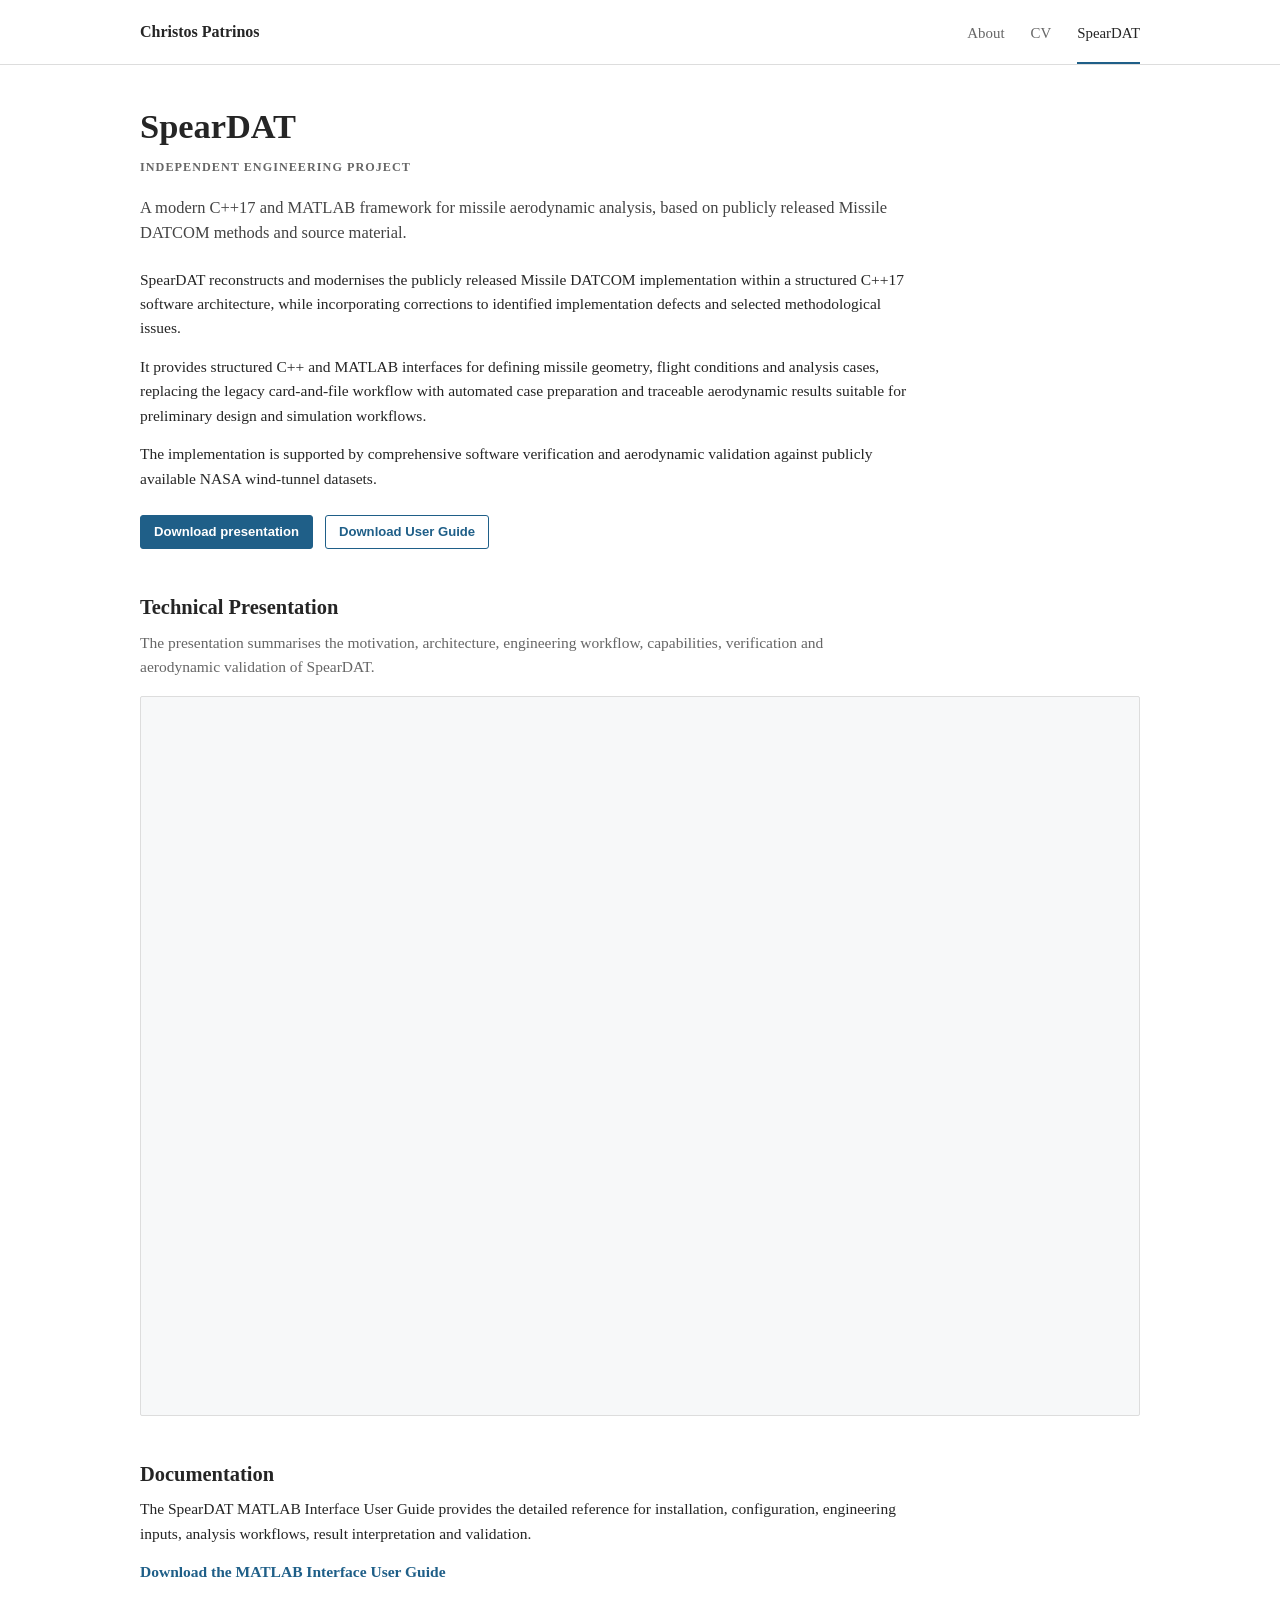
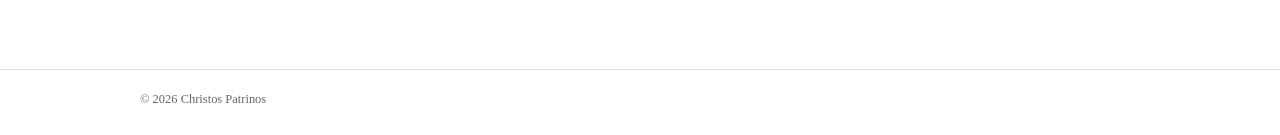
==== speardat/index.html @ 9a6ac619 "Initial personal website" ====
<!DOCTYPE html>
<html lang="en">
<head>
  <meta charset="UTF-8">
  <meta name="viewport" content="width=device-width, initial-scale=1.0">
  <title>SpearDAT — Christos Patrinos</title>
  <meta
    name="description"
    content="SpearDAT — an independent C++17 and MATLAB framework for missile aerodynamic analysis."
  >
  <link rel="stylesheet" href="../assets/css/style.css">
</head>

<body>
  <header class="site-header">
    <div class="container nav-container">
      <a class="site-name" href="../">Christos Patrinos</a>

      <nav aria-label="Primary navigation">
        <a href="../">About</a>
        <a href="../cv/">CV</a>
        <a class="active" href="./" aria-current="page">SpearDAT</a>
      </nav>
    </div>
  </header>

  <main class="container page">
    <section class="project-intro">
      <h1>SpearDAT</h1>
      <p class="eyebrow">Independent Engineering Project</p>

      <p class="lede">
        A modern C++17 and MATLAB framework for missile aerodynamic analysis,
        based on publicly released Missile DATCOM methods and source material.
      </p>

      <div class="prose">
        <p>
          SpearDAT reconstructs and modernises the publicly released Missile
          DATCOM implementation within a structured C++17 software architecture,
          while incorporating corrections to identified implementation defects
          and selected methodological issues.
        </p>

        <p>
          It provides structured C++ and MATLAB interfaces for defining missile
          geometry, flight conditions and analysis cases, replacing the legacy
          card-and-file workflow with automated case preparation and traceable
          aerodynamic results suitable for preliminary design and simulation
          workflows.
        </p>

        <p>
          The implementation is supported by comprehensive software verification
          and aerodynamic validation against publicly available NASA wind-tunnel
          datasets.
        </p>
      </div>

      <div class="action-row">
        <a
          class="button"
          href="../assets/documents/SpearDAT_Presentation.pdf"
          download
        >
          Download presentation
        </a>

        <a
          class="button button-secondary"
          href="../assets/documents/SpearDAT_User_Guide.pdf"
          download
        >
          Download User Guide
        </a>
      </div>
    </section>

    <section class="content-section">
      <h2>Technical Presentation</h2>
      <p class="section-intro">
        The presentation summarises the motivation, architecture, engineering
        workflow, capabilities, verification and aerodynamic validation of
        SpearDAT.
      </p>

      <iframe
        class="document-frame presentation-frame"
        src="../assets/documents/SpearDAT_Presentation.pdf"
        title="SpearDAT Technical Presentation"
      ></iframe>
    </section>

    <section class="content-section documentation">
      <h2>Documentation</h2>
      <p>
        The SpearDAT MATLAB Interface User Guide provides the detailed reference
        for installation, configuration, engineering inputs, analysis workflows,
        result interpretation and validation.
      </p>

      <a
        class="text-link"
        href="../assets/documents/SpearDAT_User_Guide.pdf"
        download
      >
        Download the MATLAB Interface User Guide
      </a>
    </section>
  </main>

  <footer class="site-footer">
    <div class="container">© 2026 Christos Patrinos</div>
  </footer>
</body>
</html>
---- assets/css/style.css ----
:root {
  --text: #252525;
  --muted: #666666;
  --border: #dddddd;
  --accent: #1f5f88;
  --accent-dark: #174866;
  --soft: #f7f8f9;
  --background: #ffffff;
  --linkedin: #0a66c2;
  --max-width: 1000px;
}

* {
  box-sizing: border-box;
}

html {
  scroll-behavior: smooth;
}

body {
  margin: 0;
  background: var(--background);
  color: var(--text);
  font-family: Georgia, "Times New Roman", serif;
  font-size: 15.5px;
  line-height: 1.58;
}

a {
  color: var(--accent);
}

.container {
  width: min(calc(100% - 40px), var(--max-width));
  margin: 0 auto;
}

.site-header {
  margin-bottom: 42px;
  border-bottom: 1px solid var(--border);
}

.nav-container {
  display: flex;
  min-height: 64px;
  align-items: center;
  justify-content: space-between;
}

.site-name {
  color: var(--text);
  font-size: 1rem;
  font-weight: 700;
  text-decoration: none;
}

nav {
  display: flex;
  gap: 26px;
}

nav a {
  position: relative;
  padding: 21px 0 18px;
  color: var(--muted);
  font-size: 0.93rem;
  text-decoration: none;
}

nav a:hover,
nav a.active {
  color: var(--text);
}

nav a.active::after {
  position: absolute;
  right: 0;
  bottom: -1px;
  left: 0;
  height: 2px;
  background: var(--accent);
  content: "";
}

h1,
h2 {
  color: var(--text);
}

h1 {
  margin: 0 0 12px;
  font-size: 2rem;
  font-weight: 700;
  line-height: 1.14;
}

h2 {
  margin: 0 0 10px;
  font-size: 1.28rem;
  line-height: 1.25;
}

p {
  margin: 0 0 14px;
}

.eyebrow {
  margin: 0 0 18px;
  color: var(--muted);
  font-size: 0.76rem;
  font-weight: 600;
  letter-spacing: 0.085em;
  text-transform: uppercase;
}

.hero {
  display: grid;
  grid-template-columns: minmax(0, 1.08fr) minmax(290px, 0.92fr);
  gap: 54px;
  align-items: center;
  padding: 8px 0 56px;
}

.hero-text {
  max-width: 610px;
}

.hero-text h1 {
  margin-bottom: 8px;
  font-size: 2rem;
}

.hero-text p {
  max-width: 590px;
}

.hero-image img {
  display: block;
  width: 100%;
  max-height: 430px;
  border-radius: 4px;
  box-shadow: 0 8px 22px rgba(0, 0, 0, 0.07);
  object-fit: cover;
}

.contact-links {
  display: flex;
  flex-direction: column;
  gap: 9px;
  margin-top: 24px;
  font-family: Arial, Helvetica, sans-serif;
  font-size: 0.86rem;
}

.contact-link {
  display: inline-flex;
  width: fit-content;
  gap: 8px;
  align-items: center;
  color: #3b3b3b;
  text-decoration: none;
}

.contact-link:hover {
  text-decoration: underline;
}

.icon-box {
  display: inline-flex;
  width: 15px;
  height: 15px;
  align-items: center;
  justify-content: center;
}

.icon-box svg {
  width: 15px;
  height: 15px;
  fill: #4f5961;
}

.linkedin-badge {
  display: inline-flex;
  width: 15px;
  height: 15px;
  align-items: center;
  justify-content: center;
  border-radius: 1px;
  background: var(--linkedin);
  color: #ffffff;
  font-family: Arial, Helvetica, sans-serif;
  font-size: 10px;
  font-weight: 700;
  line-height: 1;
}

.quick-links {
  display: flex;
  gap: 19px;
  margin-top: 21px;
  font-size: 0.91rem;
}

.quick-links a,
.text-link {
  color: var(--accent);
  font-weight: 600;
  text-decoration: none;
}

.quick-links a:hover,
.text-link:hover {
  color: var(--accent-dark);
  text-decoration: underline;
}

.page {
  padding-bottom: 52px;
}

.page-heading {
  display: flex;
  gap: 24px;
  align-items: center;
  justify-content: space-between;
  margin-bottom: 22px;
}

.page-heading h1 {
  margin-bottom: 0;
  font-size: 1.72rem;
}

.project-intro {
  max-width: 820px;
}

.project-intro h1 {
  font-size: 2.15rem;
}

.lede {
  max-width: 780px;
  margin-bottom: 22px;
  color: #444444;
  font-size: 1.03rem;
  line-height: 1.52;
}

.prose {
  max-width: 780px;
}

.action-row {
  display: flex;
  flex-wrap: wrap;
  gap: 12px;
  margin: 24px 0 0;
}

.button {
  display: inline-block;
  padding: 8px 13px;
  border: 1px solid var(--accent);
  border-radius: 3px;
  background: var(--accent);
  color: #ffffff;
  font-family: Arial, Helvetica, sans-serif;
  font-size: 0.82rem;
  font-weight: 600;
  line-height: 1.2;
  text-decoration: none;
}

.button:hover {
  border-color: var(--accent-dark);
  background: var(--accent-dark);
}

.button-secondary {
  background: #ffffff;
  color: var(--accent);
}

.button-secondary:hover {
  background: var(--soft);
  color: var(--accent-dark);
}

.content-section {
  margin-top: 46px;
}

.section-intro {
  max-width: 760px;
  color: var(--muted);
}

.document-frame {
  display: block;
  width: 100%;
  border: 1px solid var(--border);
  border-radius: 2px;
  background: var(--soft);
}

.cv-frame {
  height: 1080px;
}

.presentation-frame {
  height: 720px;
  margin-top: 16px;
}

.documentation {
  max-width: 760px;
  padding-bottom: 8px;
}

.site-footer {
  margin-top: 24px;
  border-top: 1px solid var(--border);
  color: var(--muted);
  font-size: 0.78rem;
}

.site-footer .container {
  padding: 20px 0 26px;
}

@media (max-width: 780px) {
  body {
    font-size: 15px;
  }

  .container {
    width: min(calc(100% - 30px), var(--max-width));
  }

  .site-header {
    margin-bottom: 32px;
  }

  .nav-container {
    flex-direction: column;
    gap: 5px;
    padding-top: 12px;
  }

  nav {
    gap: 20px;
  }

  nav a {
    padding: 8px 0 13px;
  }

  .hero {
    grid-template-columns: 1fr;
    gap: 30px;
    padding-top: 0;
  }

  .hero-image {
    order: -1;
  }

  .hero-image img {
    max-height: 360px;
  }

  .page-heading {
    align-items: flex-start;
    flex-direction: column;
    gap: 12px;
  }

  .cv-frame {
    height: 850px;
  }

  .presentation-frame {
    height: 560px;
  }
}
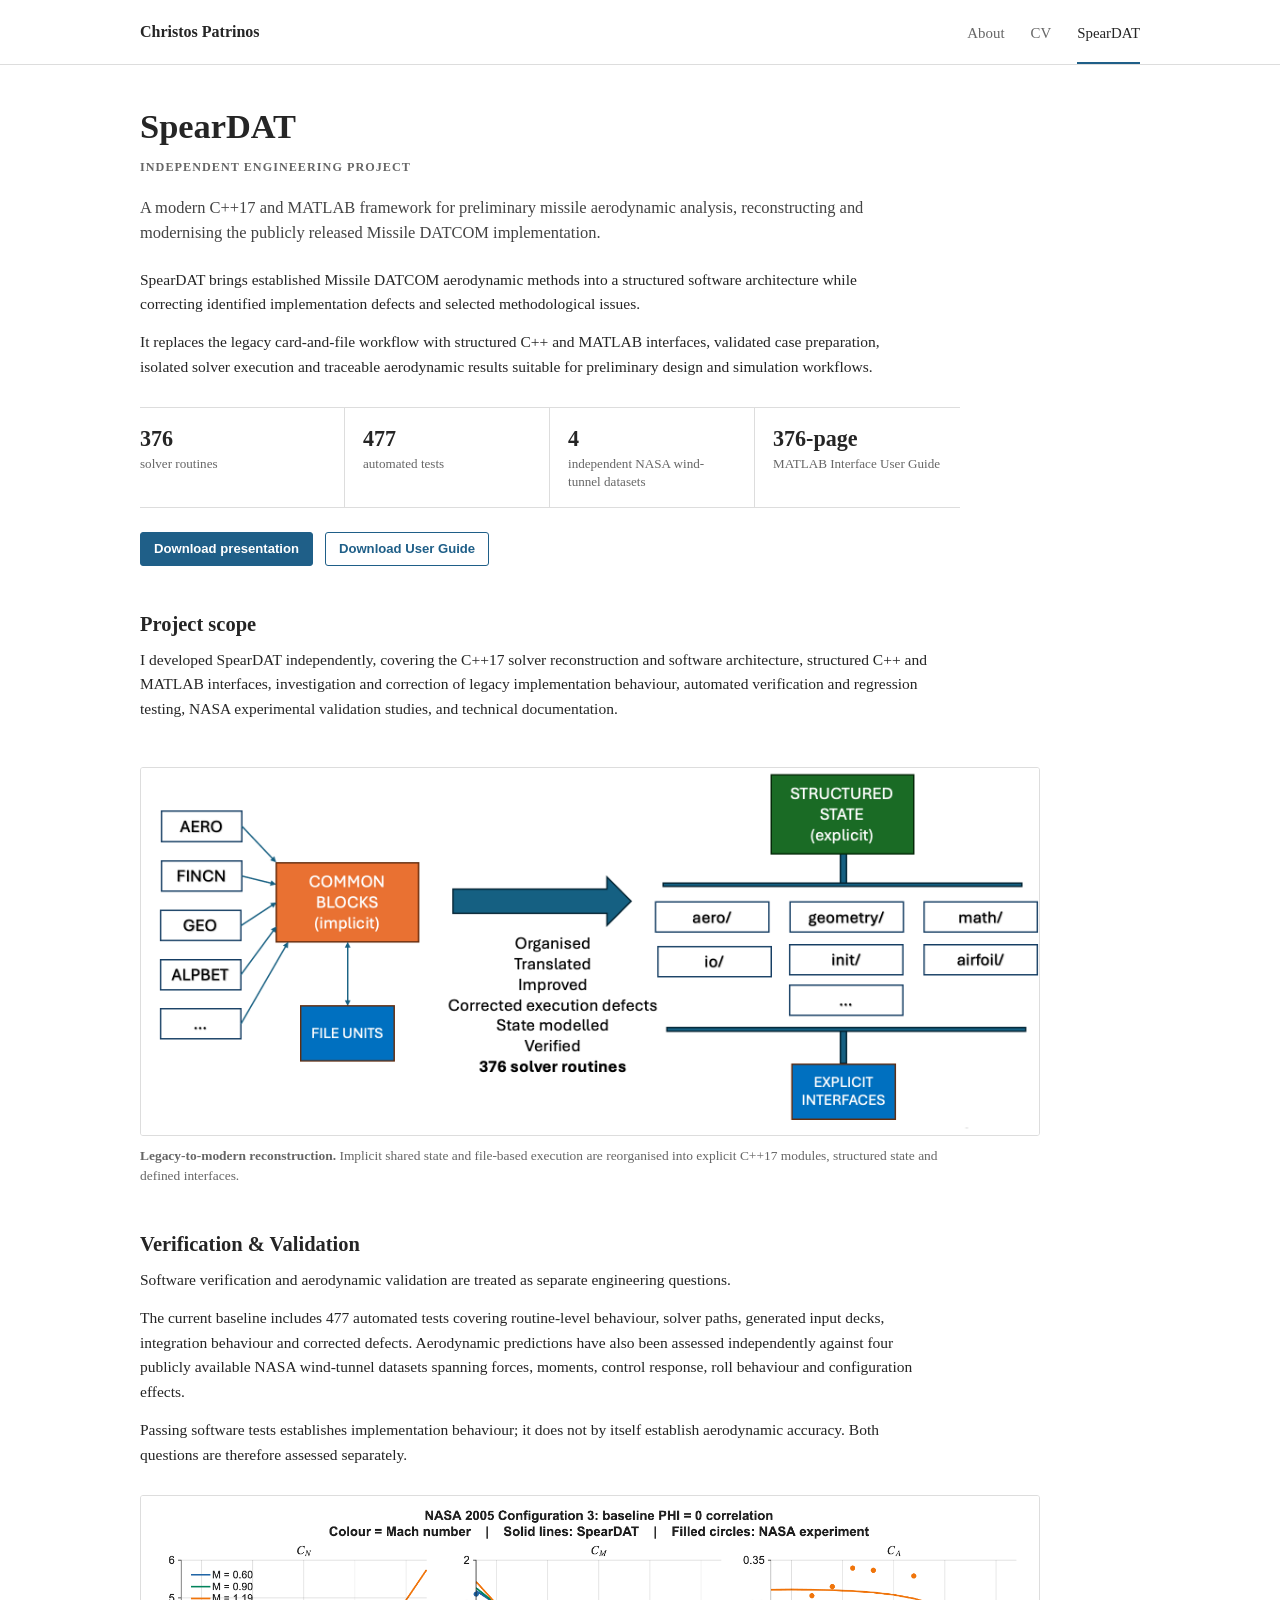
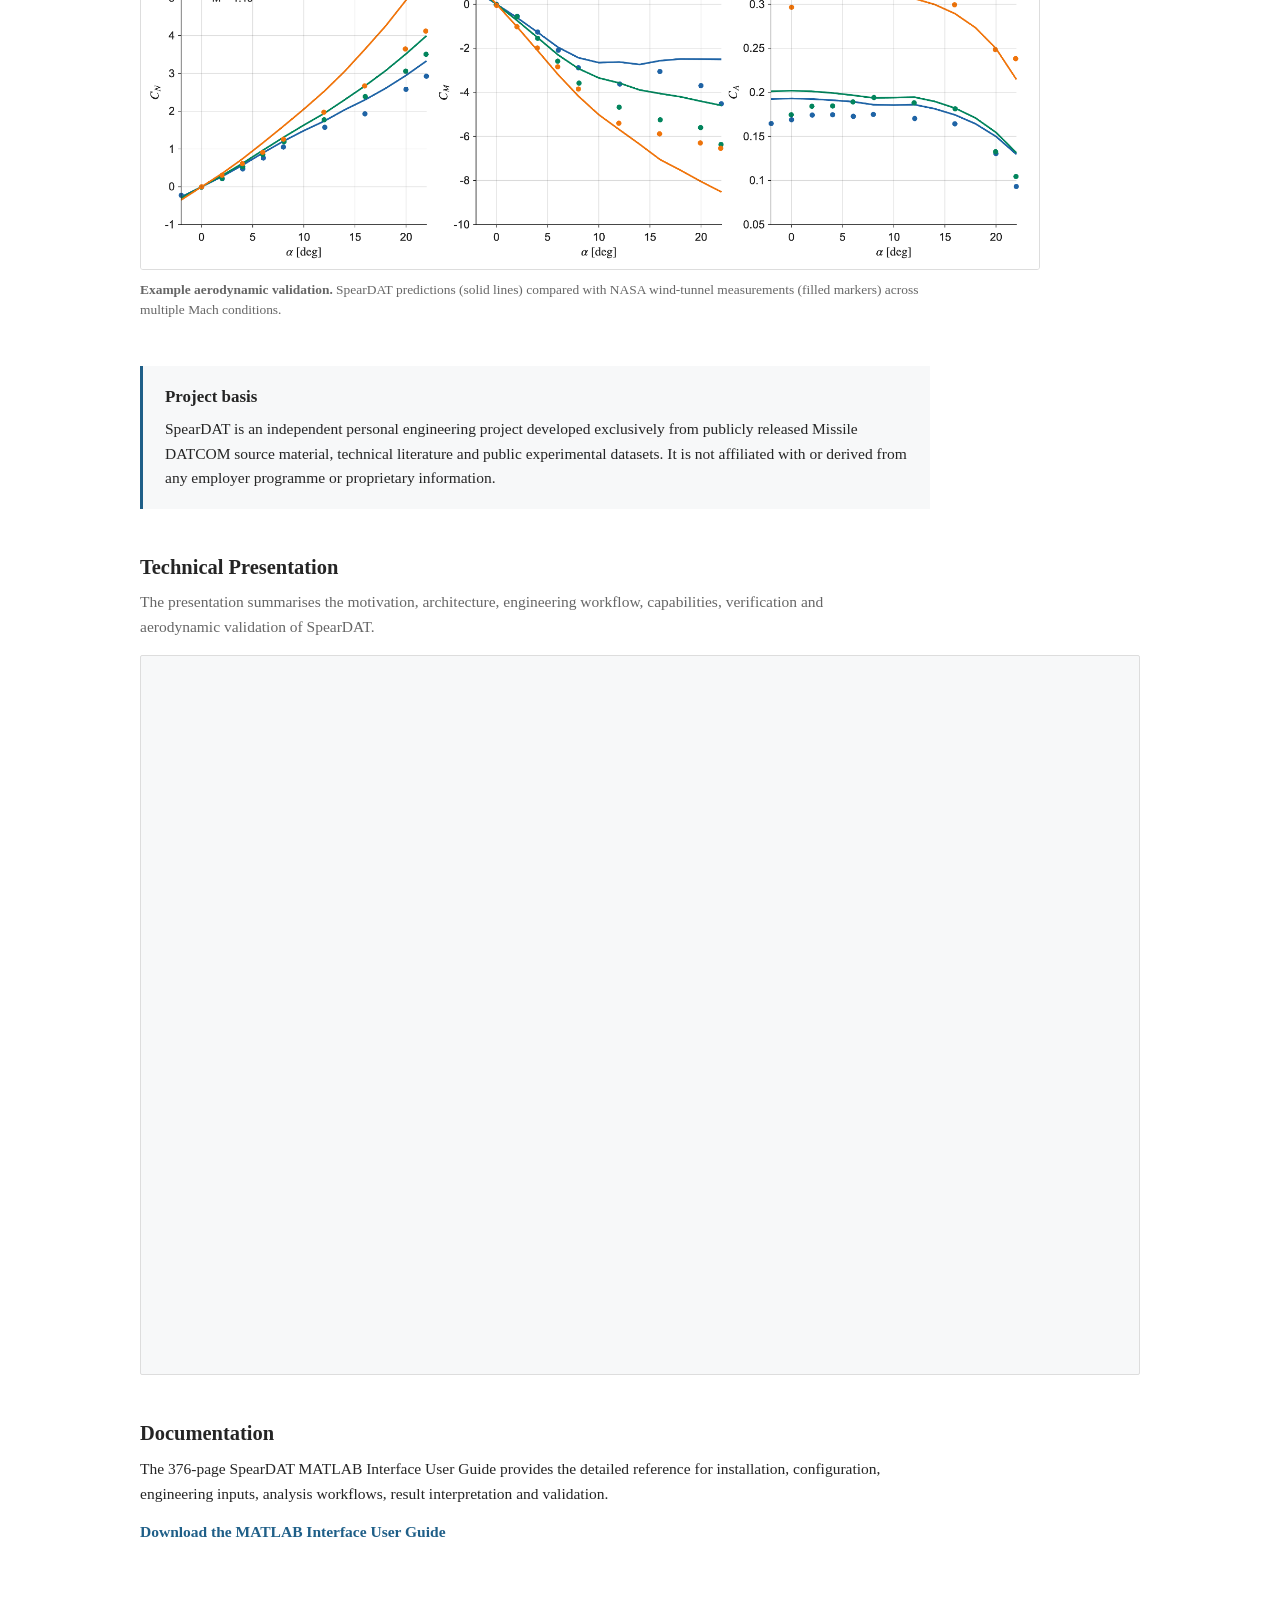
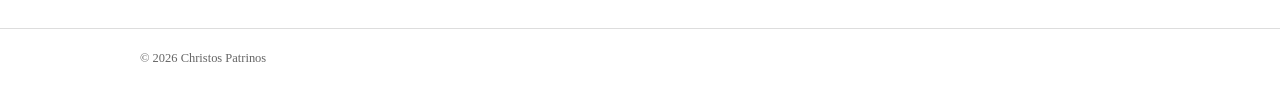
==== commit f2e1ff5f: "Update website content" ====
--- a/speardat/index.html
+++ b/speardat/index.html
@@ -30,31 +30,43 @@
       <p class="eyebrow">Independent Engineering Project</p>
 
       <p class="lede">
-        A modern C++17 and MATLAB framework for missile aerodynamic analysis,
-        based on publicly released Missile DATCOM methods and source material.
+        A modern C++17 and MATLAB framework for preliminary missile aerodynamic
+        analysis, reconstructing and modernising the publicly released Missile
+        DATCOM implementation.
       </p>
 
       <div class="prose">
         <p>
-          SpearDAT reconstructs and modernises the publicly released Missile
-          DATCOM implementation within a structured C++17 software architecture,
-          while incorporating corrections to identified implementation defects
-          and selected methodological issues.
+          SpearDAT brings established Missile DATCOM aerodynamic methods into a
+          structured software architecture while correcting identified
+          implementation defects and selected methodological issues.
         </p>
 
         <p>
-          It provides structured C++ and MATLAB interfaces for defining missile
-          geometry, flight conditions and analysis cases, replacing the legacy
-          card-and-file workflow with automated case preparation and traceable
-          aerodynamic results suitable for preliminary design and simulation
-          workflows.
+          It replaces the legacy card-and-file workflow with structured C++ and
+          MATLAB interfaces, validated case preparation, isolated solver
+          execution and traceable aerodynamic results suitable for preliminary
+          design and simulation workflows.
         </p>
+      </div>
 
-        <p>
-          The implementation is supported by comprehensive software verification
-          and aerodynamic validation against publicly available NASA wind-tunnel
-          datasets.
-        </p>
+      <div class="evidence-grid" aria-label="SpearDAT project evidence">
+        <div class="evidence-item">
+          <strong>376</strong>
+          <span>solver routines</span>
+        </div>
+        <div class="evidence-item">
+          <strong>477</strong>
+          <span>automated tests</span>
+        </div>
+        <div class="evidence-item">
+          <strong>4</strong>
+          <span>independent NASA wind-tunnel datasets</span>
+        </div>
+        <div class="evidence-item">
+          <strong>376-page</strong>
+          <span>MATLAB Interface User Guide</span>
+        </div>
       </div>
 
       <div class="action-row">
@@ -76,6 +88,76 @@
       </div>
     </section>
 
+    <section class="content-section project-scope">
+      <h2>Project scope</h2>
+      <p>
+        I developed SpearDAT independently, covering the C++17 solver
+        reconstruction and software architecture, structured C++ and MATLAB
+        interfaces, investigation and correction of legacy implementation
+        behaviour, automated verification and regression testing, NASA
+        experimental validation studies, and technical documentation.
+      </p>
+    </section>
+
+    <figure class="project-figure content-section">
+      <img
+        src="../assets/images/speardat-architecture.png"
+        alt="SpearDAT architecture showing the transition from legacy implicit state and file units to structured C++17 modules, explicit state and interfaces."
+      >
+      <figcaption>
+        <strong>Legacy-to-modern reconstruction.</strong>
+        Implicit shared state and file-based execution are reorganised into
+        explicit C++17 modules, structured state and defined interfaces.
+      </figcaption>
+    </figure>
+
+    <section class="content-section verification-section">
+      <h2>Verification &amp; Validation</h2>
+
+      <p>
+        Software verification and aerodynamic validation are treated as separate
+        engineering questions.
+      </p>
+
+      <p>
+        The current baseline includes 477 automated tests covering routine-level
+        behaviour, solver paths, generated input decks, integration behaviour
+        and corrected defects. Aerodynamic predictions have also been assessed
+        independently against four publicly available NASA wind-tunnel datasets
+        spanning forces, moments, control response, roll behaviour and
+        configuration effects.
+      </p>
+
+      <p>
+        Passing software tests establishes implementation behaviour; it does not
+        by itself establish aerodynamic accuracy. Both questions are therefore
+        assessed separately.
+      </p>
+    </section>
+
+    <figure class="project-figure validation-figure">
+      <img
+        src="../assets/images/speardat-validation-nasa2005.png"
+        alt="NASA 2005 longitudinal aerodynamic validation comparing SpearDAT predictions with wind-tunnel measurements across multiple Mach conditions."
+      >
+      <figcaption>
+        <strong>Example aerodynamic validation.</strong>
+        SpearDAT predictions (solid lines) compared with NASA wind-tunnel
+        measurements (filled markers) across multiple Mach conditions.
+      </figcaption>
+    </figure>
+
+    <aside class="project-basis content-section">
+      <h2>Project basis</h2>
+      <p>
+        SpearDAT is an independent personal engineering project developed
+        exclusively from publicly released Missile DATCOM source material,
+        technical literature and public experimental datasets. It is not
+        affiliated with or derived from any employer programme or proprietary
+        information.
+      </p>
+    </aside>
+
     <section class="content-section">
       <h2>Technical Presentation</h2>
       <p class="section-intro">
@@ -94,9 +176,9 @@
     <section class="content-section documentation">
       <h2>Documentation</h2>
       <p>
-        The SpearDAT MATLAB Interface User Guide provides the detailed reference
-        for installation, configuration, engineering inputs, analysis workflows,
-        result interpretation and validation.
+        The 376-page SpearDAT MATLAB Interface User Guide provides the detailed
+        reference for installation, configuration, engineering inputs, analysis
+        workflows, result interpretation and validation.
       </p>
 
       <a
--- a/assets/css/style.css
+++ b/assets/css/style.css
@@ -330,6 +330,132 @@
   padding: 20px 0 26px;
 }
 
+
+/* Selected project — homepage */
+
+.selected-project {
+  margin: 8px 0 58px;
+  padding: 38px 0 8px;
+  border-top: 1px solid var(--border);
+}
+
+.selected-project h2 {
+  margin-bottom: 14px;
+  font-size: 1.45rem;
+}
+
+.selected-project-summary {
+  max-width: 760px;
+  margin-bottom: 24px;
+}
+
+.project-link {
+  display: inline-block;
+  margin-top: 21px;
+  color: var(--accent);
+  font-weight: 600;
+  text-decoration: none;
+}
+
+.project-link:hover {
+  color: var(--accent-dark);
+  text-decoration: underline;
+}
+
+/* SpearDAT evidence */
+
+.evidence-grid {
+  display: grid;
+  grid-template-columns: repeat(4, 1fr);
+  margin: 28px 0 4px;
+  border-top: 1px solid var(--border);
+  border-bottom: 1px solid var(--border);
+}
+
+.evidence-item {
+  min-width: 0;
+  padding: 18px 18px 17px;
+  border-right: 1px solid var(--border);
+}
+
+.evidence-item:first-child {
+  padding-left: 0;
+}
+
+.evidence-item:last-child {
+  border-right: 0;
+}
+
+.evidence-item strong {
+  display: block;
+  margin-bottom: 3px;
+  color: var(--text);
+  font-size: 1.38rem;
+  font-weight: 700;
+  line-height: 1.15;
+}
+
+.evidence-item span {
+  display: block;
+  color: var(--muted);
+  font-size: 0.82rem;
+  line-height: 1.35;
+}
+
+.compact-evidence {
+  max-width: 900px;
+  margin-top: 25px;
+}
+
+/* SpearDAT content */
+
+.project-scope,
+.verification-section,
+.project-basis {
+  max-width: 790px;
+}
+
+.project-figure {
+  max-width: 900px;
+  margin-right: 0;
+  margin-left: 0;
+}
+
+.project-figure img {
+  display: block;
+  width: 100%;
+  height: auto;
+  border: 1px solid var(--border);
+  border-radius: 3px;
+  background: #ffffff;
+}
+
+.project-figure figcaption {
+  max-width: 820px;
+  margin-top: 10px;
+  color: var(--muted);
+  font-size: 0.84rem;
+  line-height: 1.5;
+}
+
+.validation-figure {
+  margin-top: 28px;
+}
+
+.project-basis {
+  padding: 20px 22px 18px;
+  border-left: 3px solid var(--accent);
+  background: var(--soft);
+}
+
+.project-basis h2 {
+  font-size: 1.06rem;
+}
+
+.project-basis p:last-child {
+  margin-bottom: 0;
+}
+
 @media (max-width: 780px) {
   body {
     font-size: 15px;
@@ -384,4 +510,35 @@
   .presentation-frame {
     height: 560px;
   }
-}
+
+  .evidence-grid {
+    grid-template-columns: repeat(2, 1fr);
+  }
+
+  .evidence-item {
+    padding: 15px 14px;
+    border-bottom: 1px solid var(--border);
+  }
+
+  .evidence-item:nth-child(2) {
+    border-right: 0;
+  }
+
+  .evidence-item:nth-child(3),
+  .evidence-item:nth-child(4) {
+    border-bottom: 0;
+  }
+
+  .evidence-item:nth-child(3) {
+    padding-left: 0;
+  }
+
+  .selected-project {
+    margin-bottom: 46px;
+    padding-top: 30px;
+  }
+
+  .project-basis {
+    padding: 18px;
+  }
+}
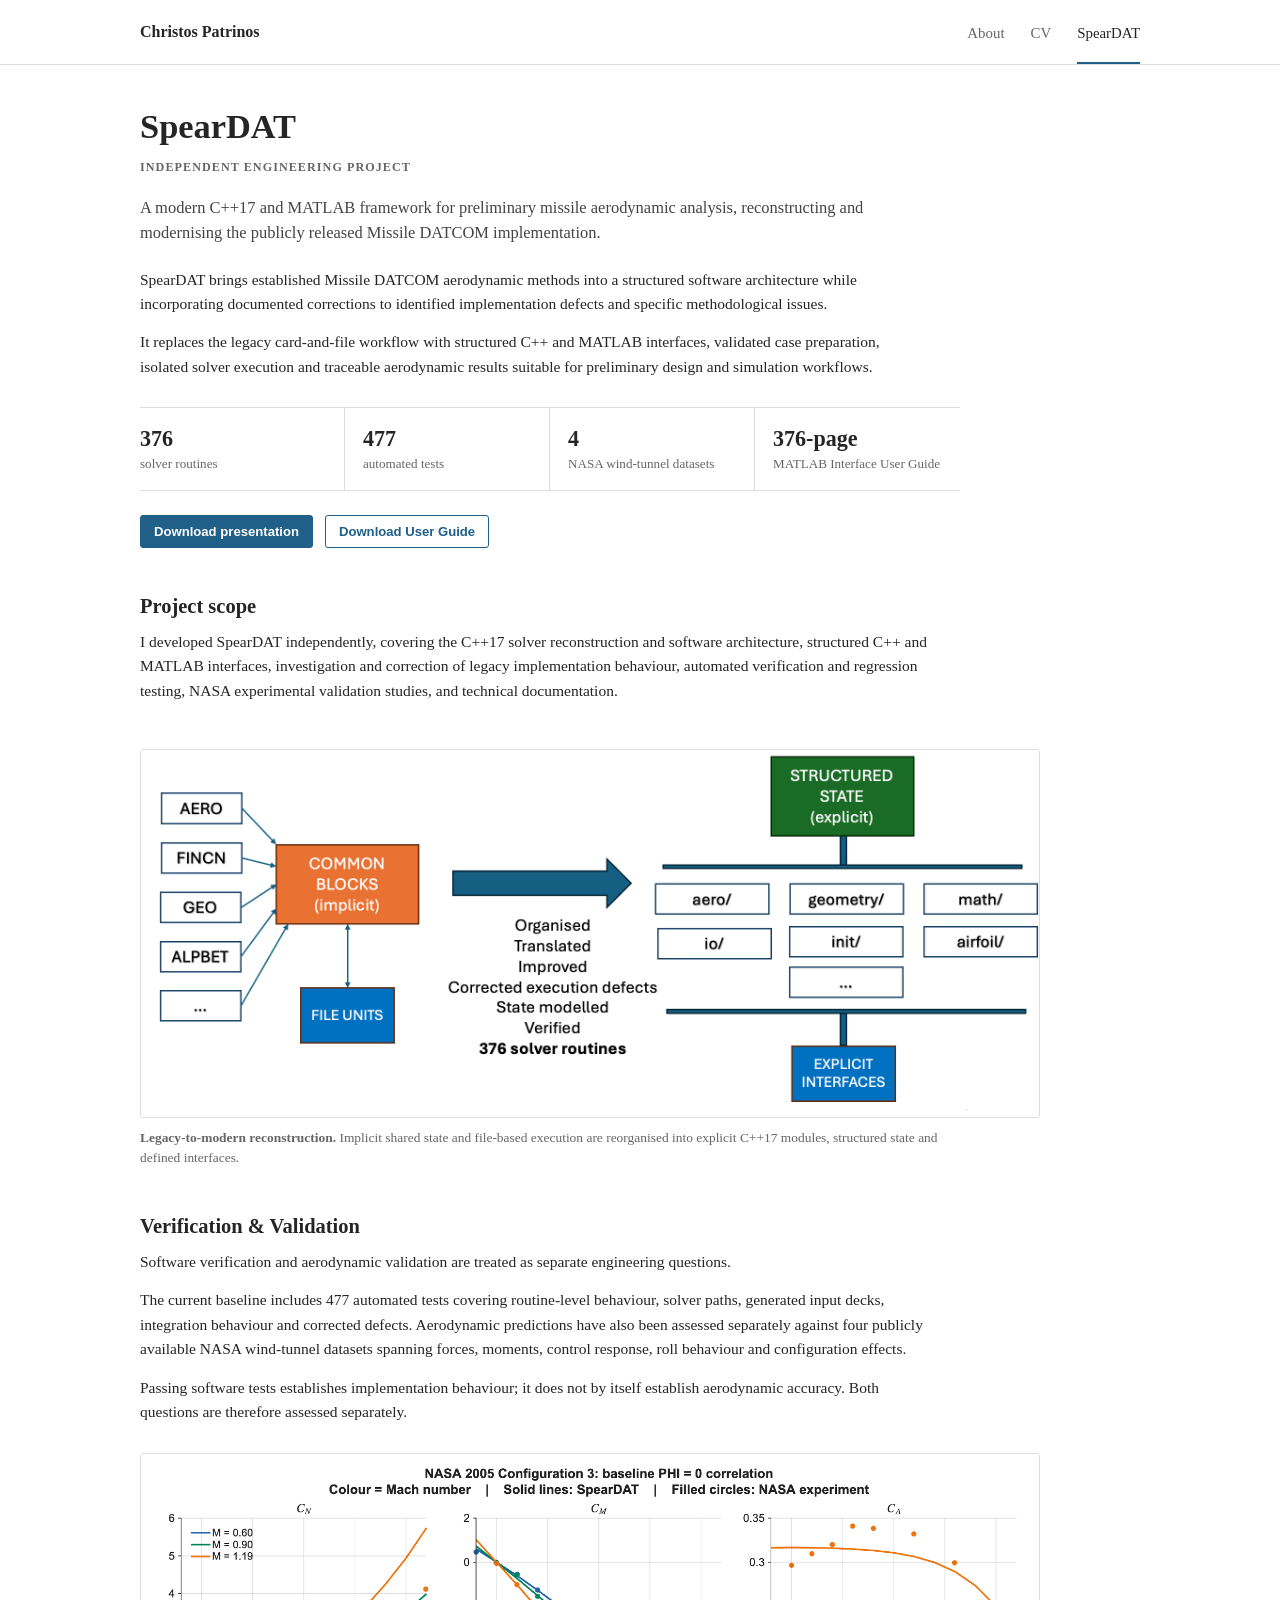
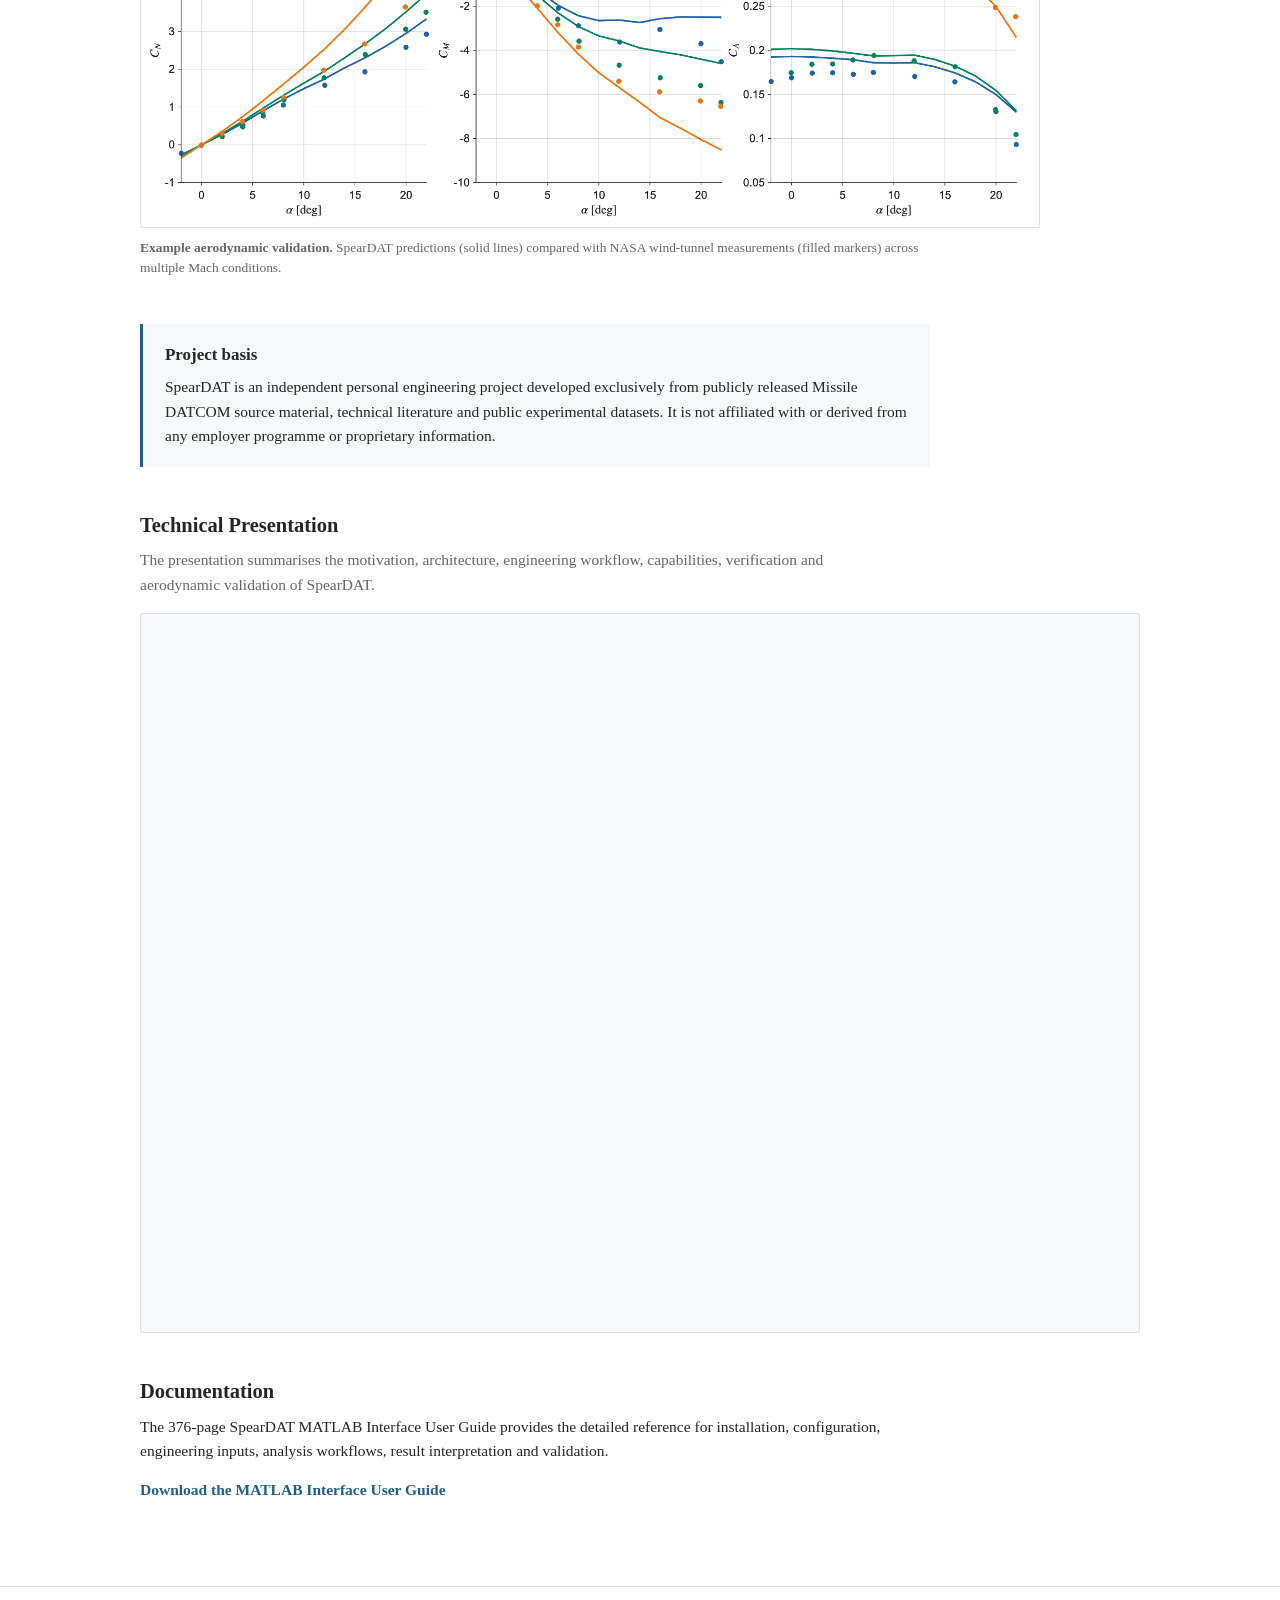
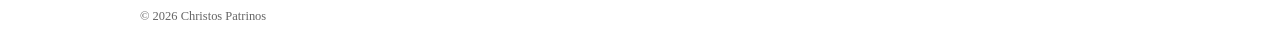
==== commit 773a461d: "Refine SpearDAT website wording" ====
--- a/speardat/index.html
+++ b/speardat/index.html
@@ -37,9 +37,9 @@
 
       <div class="prose">
         <p>
-          SpearDAT brings established Missile DATCOM aerodynamic methods into a
-          structured software architecture while correcting identified
-          implementation defects and selected methodological issues.
+        SpearDAT brings established Missile DATCOM aerodynamic methods into a
+        structured software architecture while incorporating documented corrections
+        to identified implementation defects and specific methodological issues.
         </p>
 
         <p>
@@ -61,7 +61,7 @@
         </div>
         <div class="evidence-item">
           <strong>4</strong>
-          <span>independent NASA wind-tunnel datasets</span>
+          <span>NASA wind-tunnel datasets</span>
         </div>
         <div class="evidence-item">
           <strong>376-page</strong>
@@ -123,7 +123,7 @@
         The current baseline includes 477 automated tests covering routine-level
         behaviour, solver paths, generated input decks, integration behaviour
         and corrected defects. Aerodynamic predictions have also been assessed
-        independently against four publicly available NASA wind-tunnel datasets
+        separately against four publicly available NASA wind-tunnel datasets
         spanning forces, moments, control response, roll behaviour and
         configuration effects.
       </p>
